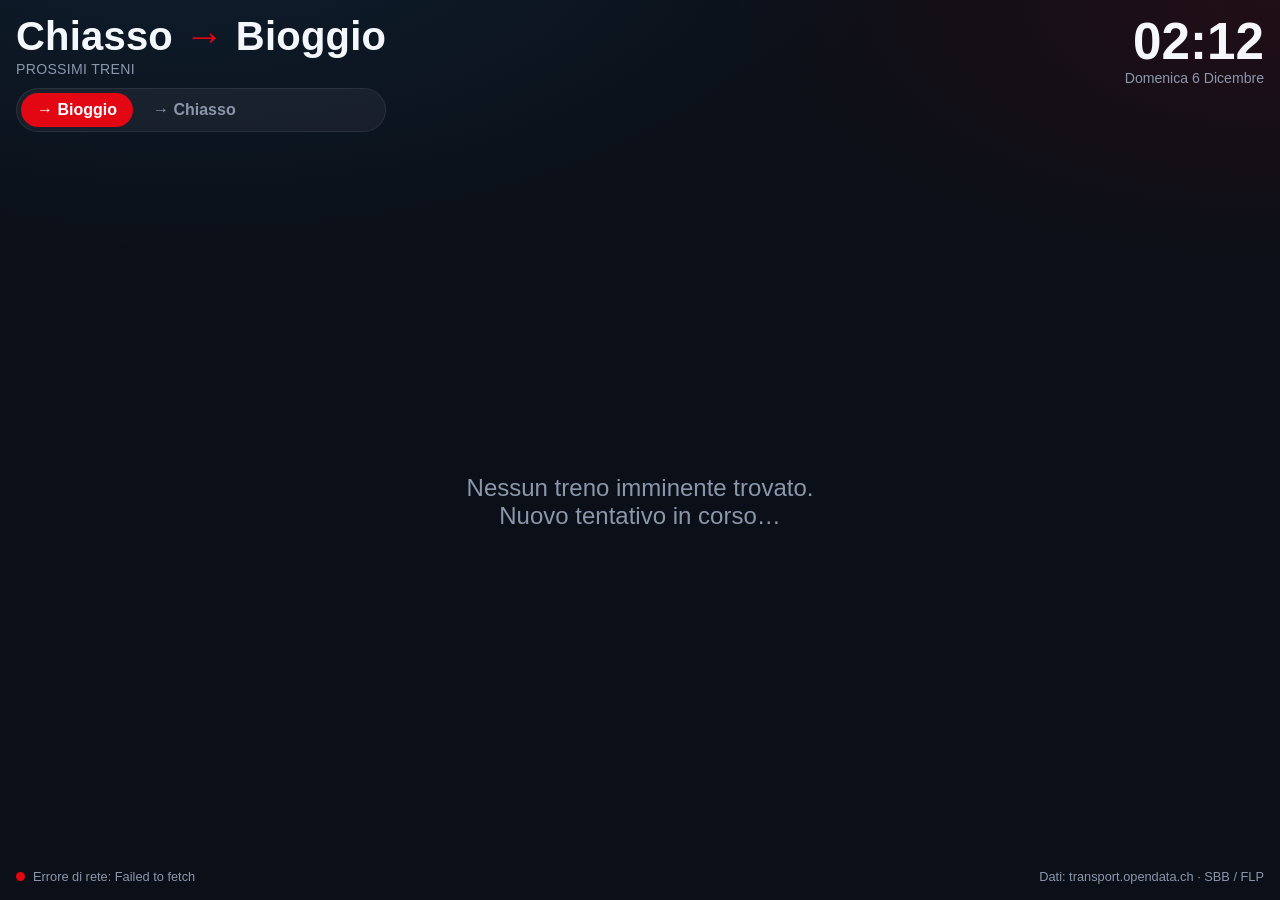
==== index.html @ f62d857a "Pendolare Chiasso <-> Bioggio: web app orari SBB con andata/ritorno e deploy Pages" ====
<!DOCTYPE html>
<html lang="it">
<head>
  <meta charset="UTF-8">
  <meta name="viewport" content="width=device-width, initial-scale=1.0, viewport-fit=cover">
  <title>Pendolare · Chiasso ⇄ Bioggio</title>

  <!-- PWA / iPhone "Aggiungi a Home" -->
  <meta name="theme-color" content="#0b0f17">
  <meta name="apple-mobile-web-app-capable" content="yes">
  <meta name="mobile-web-app-capable" content="yes">
  <meta name="apple-mobile-web-app-status-bar-style" content="black-translucent">
  <meta name="apple-mobile-web-app-title" content="Pendolare">
  <link rel="apple-touch-icon" href="apple-touch-icon.png">
  <link rel="icon" type="image/png" href="icon-192.png">
  <link rel="manifest" href="manifest.webmanifest">

  <style>
    :root {
      --bg: #0b0f17;
      --bg-card: #141b28;
      --bg-card-2: #1b2534;
      --text: #f4f7fb;
      --text-dim: #8a97ab;
      --accent: #e30613;      /* rosso SBB */
      --accent-2: #2ea6ff;
      --green: #3ddc84;
      --amber: #ffb020;
      --border: rgba(255,255,255,0.07);
      --radius: 20px;
    }

    * { box-sizing: border-box; margin: 0; padding: 0; }

    html, body {
      min-height: 100%;
      background: var(--bg);
      color: var(--text);
      font-family: -apple-system, "Segoe UI", Roboto, Helvetica, Arial, sans-serif;
      -webkit-font-smoothing: antialiased;
    }

    body {
      min-height: 100dvh;
      display: flex;
      flex-direction: column;
      padding: calc(env(safe-area-inset-top) + 16px) calc(env(safe-area-inset-right) + 16px)
               calc(env(safe-area-inset-bottom) + 16px) calc(env(safe-area-inset-left) + 16px);
      background:
        radial-gradient(1200px 600px at 15% -10%, rgba(46,166,255,0.10), transparent 60%),
        radial-gradient(1000px 500px at 100% 0%, rgba(227,6,19,0.10), transparent 55%),
        var(--bg);
    }

    /* ---------- Header ---------- */
    header {
      display: flex;
      align-items: flex-start;
      justify-content: space-between;
      gap: 16px;
      margin-bottom: 18px;
      flex-wrap: wrap;
    }
    .head-left { display: flex; flex-direction: column; gap: 12px; }
    .route {
      font-weight: 700;
      font-size: clamp(22px, 3.4vw, 40px);
      letter-spacing: 0.2px;
      line-height: 1;
    }
    .route .arrow { color: var(--accent); font-weight: 800; }
    .route .sub {
      display: block;
      font-size: clamp(11px, 1.1vw, 15px);
      font-weight: 500;
      color: var(--text-dim);
      letter-spacing: 0.3px;
      text-transform: uppercase;
      margin-top: 6px;
    }

    /* toggle direzione */
    .dir-toggle {
      display: inline-flex;
      background: rgba(255,255,255,0.05);
      border: 1px solid var(--border);
      border-radius: 999px;
      padding: 4px;
      gap: 4px;
    }
    .dir-toggle button {
      border: 0;
      background: transparent;
      color: var(--text-dim);
      font: inherit;
      font-weight: 700;
      font-size: clamp(13px, 1.4vw, 16px);
      padding: 8px 16px;
      border-radius: 999px;
      cursor: pointer;
      transition: background .15s, color .15s;
      white-space: nowrap;
    }
    .dir-toggle button.active { background: var(--accent); color: #fff; }

    .clock { text-align: right; line-height: 1; }
    .clock .time {
      font-size: clamp(28px, 4vw, 52px);
      font-weight: 700;
      font-variant-numeric: tabular-nums;
    }
    .clock .date {
      font-size: clamp(11px, 1.1vw, 15px);
      color: var(--text-dim);
      text-transform: capitalize;
      margin-top: 4px;
    }

    /* ---------- Lista connessioni ---------- */
    .list {
      flex: 1;
      display: flex;
      flex-direction: column;
      gap: 14px;
      min-height: 0;
    }

    .card {
      background: linear-gradient(180deg, var(--bg-card), var(--bg-card-2));
      border: 1px solid var(--border);
      border-radius: var(--radius);
      padding: clamp(16px, 2vw, 28px) clamp(18px, 2.4vw, 34px);
      display: grid;
      grid-template-columns: minmax(150px, 1.1fr) 2fr auto;
      align-items: center;
      gap: clamp(16px, 2.5vw, 40px);
      flex: 1;
      box-shadow: 0 8px 30px rgba(0,0,0,0.25);
      position: relative;
      overflow: hidden;
    }
    .card.next::before {
      content: "";
      position: absolute;
      left: 0; top: 0; bottom: 0;
      width: 6px;
      background: var(--accent);
    }

    .dep { display: flex; flex-direction: column; gap: 6px; }
    .dep-time {
      font-size: clamp(38px, 6vw, 74px);
      font-weight: 800;
      line-height: 0.95;
      font-variant-numeric: tabular-nums;
    }
    .dep-meta { display: flex; align-items: baseline; gap: 10px; flex-wrap: wrap; }
    .delay { font-size: clamp(14px, 1.5vw, 20px); font-weight: 700; }
    .delay.late { color: var(--amber); }
    .delay.ontime { color: var(--green); }
    .platform { font-size: clamp(12px, 1.2vw, 17px); color: var(--text-dim); }
    .platform b { color: var(--text); font-weight: 700; }

    .route-legs { display: flex; align-items: center; gap: clamp(8px, 1vw, 16px); flex-wrap: wrap; }
    .leg-line {
      display: inline-flex; align-items: center; gap: 8px;
      background: rgba(255,255,255,0.06);
      border: 1px solid var(--border);
      border-radius: 999px;
      padding: 6px 14px;
      font-weight: 700;
      font-size: clamp(13px, 1.4vw, 19px);
    }
    .leg-line .badge {
      background: var(--accent); color: #fff;
      border-radius: 6px; padding: 2px 8px;
      font-size: 0.8em; font-weight: 800; letter-spacing: 0.3px;
    }
    .leg-line.flp .badge { background: var(--accent-2); }
    .leg-arrow { color: var(--text-dim); font-size: clamp(14px, 1.6vw, 22px); }
    .trip-info { margin-top: 10px; color: var(--text-dim); font-size: clamp(12px, 1.2vw, 17px); }

    .count { text-align: right; min-width: 120px; }
    .count .big {
      font-size: clamp(30px, 4.5vw, 62px);
      font-weight: 800; line-height: 1;
      font-variant-numeric: tabular-nums;
    }
    .count .unit {
      font-size: clamp(11px, 1.2vw, 16px);
      color: var(--text-dim);
      text-transform: uppercase; letter-spacing: 0.5px; margin-top: 4px;
    }
    .count.soon .big { color: var(--amber); }
    .count.now .big { color: var(--accent); }
    .count .arr { font-size: clamp(13px, 1.3vw, 18px); color: var(--text-dim); margin-top: 12px; }
    .count .arr b { color: var(--text); font-variant-numeric: tabular-nums; }

    footer {
      display: flex; justify-content: space-between; align-items: center;
      margin-top: 16px; color: var(--text-dim); font-size: clamp(11px, 1vw, 14px);
    }
    .status { display: flex; align-items: center; gap: 8px; }
    .dot {
      width: 9px; height: 9px; border-radius: 50%;
      background: var(--green); box-shadow: 0 0 0 0 rgba(61,220,132,0.5);
      animation: pulse 2.5s infinite;
    }
    .dot.err { background: var(--accent); animation: none; }
    @keyframes pulse {
      0% { box-shadow: 0 0 0 0 rgba(61,220,132,0.5); }
      70% { box-shadow: 0 0 0 10px rgba(61,220,132,0); }
      100% { box-shadow: 0 0 0 0 rgba(61,220,132,0); }
    }
    .state-msg {
      flex: 1; display: flex; align-items: center; justify-content: center;
      color: var(--text-dim); font-size: clamp(16px, 2vw, 24px); text-align: center;
      padding: 40px 0;
    }

    /* ---------- Mobile / iPhone verticale ---------- */
    @media (max-width: 720px) {
      html, body { overflow-y: auto; }
      body { min-height: 100dvh; }
      header { align-items: center; }
      .clock { display: none; }
      .card {
        grid-template-columns: auto 1fr;
        grid-template-areas: "dep count" "path path";
        gap: 12px 16px;
        flex: 0 0 auto;
      }
      .dep { grid-area: dep; }
      .path { grid-area: path; }
      .count { grid-area: count; text-align: right; }
      .count .arr { margin-top: 6px; }
      .dep-time { font-size: 44px; }
      .count .big { font-size: 40px; }
      .route .sub { display: none; }
    }
  </style>
</head>
<body>
  <header>
    <div class="head-left">
      <div class="route" id="route-title">
        Chiasso <span class="arrow">→</span> Bioggio
        <span class="sub">Prossimi treni</span>
      </div>
      <div class="dir-toggle" role="tablist">
        <button id="btn-andata" type="button">→ Bioggio</button>
        <button id="btn-ritorno" type="button">→ Chiasso</button>
      </div>
    </div>
    <div class="clock">
      <div class="time" id="clock-time">--:--</div>
      <div class="date" id="clock-date">—</div>
    </div>
  </header>

  <div class="list" id="list">
    <div class="state-msg" id="loading">Caricamento orari…</div>
  </div>

  <footer>
    <div class="status">
      <span class="dot" id="status-dot"></span>
      <span id="status-text">In attesa dei dati…</span>
    </div>
    <div>Dati: transport.opendata.ch · SBB / FLP</div>
  </footer>

  <script>
    const ROUTES = {
      andata:  { from: "Chiasso", to: "Bioggio" },
      ritorno: { from: "Bioggio", to: "Chiasso" },
    };
    const SHOW = 3;               // quanti viaggi mostrare
    const REFRESH_MS = 60 * 1000; // aggiorna dati ogni 60s

    // Direzione automatica: prima delle 13 = andata (verso il lavoro), poi ritorno.
    function autoDirection() {
      return new Date().getHours() < 13 ? "andata" : "ritorno";
    }
    let direction = autoDirection();

    const listEl = document.getElementById("list");
    const dotEl = document.getElementById("status-dot");
    const statusEl = document.getElementById("status-text");
    const titleEl = document.getElementById("route-title");
    const btnAndata = document.getElementById("btn-andata");
    const btnRitorno = document.getElementById("btn-ritorno");

    let connections = [];

    // ---------- Orologio ----------
    function tickClock() {
      const now = new Date();
      document.getElementById("clock-time").textContent =
        now.toLocaleTimeString("it-CH", { hour: "2-digit", minute: "2-digit" });
      document.getElementById("clock-date").textContent =
        now.toLocaleDateString("it-CH", { weekday: "long", day: "numeric", month: "long" });
    }
    function fmtTime(ts) {
      return new Date(ts * 1000).toLocaleTimeString("it-CH", { hour: "2-digit", minute: "2-digit" });
    }

    // ---------- Direzione / UI ----------
    function setDirection(dir, manual) {
      direction = dir;
      if (manual) manualUntilReload = true;
      const r = ROUTES[dir];
      titleEl.innerHTML = `${r.from} <span class="arrow">→</span> ${r.to}<span class="sub">Prossimi treni</span>`;
      btnAndata.classList.toggle("active", dir === "andata");
      btnRitorno.classList.toggle("active", dir === "ritorno");
      connections = [];
      listEl.innerHTML = `<div class="state-msg">Caricamento orari…</div>`;
      loadConnections();
    }
    let manualUntilReload = false;
    btnAndata.addEventListener("click", () => setDirection("andata", true));
    btnRitorno.addEventListener("click", () => setDirection("ritorno", true));

    // ---------- Fetch ----------
    async function loadConnections() {
      const r = ROUTES[direction];
      const url = `https://transport.opendata.ch/v1/connections?from=${encodeURIComponent(r.from)}&to=${encodeURIComponent(r.to)}&limit=6`;
      const reqDir = direction;
      try {
        const res = await fetch(url, { cache: "no-store" });
        if (!res.ok) throw new Error("HTTP " + res.status);
        const data = await res.json();
        if (reqDir !== direction) return; // direzione cambiata nel frattempo
        connections = (data.connections || []);
        setStatus(true, "Aggiornato alle " + new Date().toLocaleTimeString("it-CH"));
      } catch (err) {
        if (reqDir !== direction) return;
        setStatus(false, "Errore di rete: " + err.message);
      }
      render();
    }
    function setStatus(ok, msg) {
      dotEl.classList.toggle("err", !ok);
      statusEl.textContent = msg;
    }

    function buildLegs(conn) {
      const legs = [];
      for (const s of (conn.sections || [])) {
        if (s.journey) {
          legs.push({
            shortLabel: shortLine(s.journey),
            operator: s.journey.operator || "",
            from: s.departure?.station?.name || "",
            to: s.arrival?.station?.name || "",
          });
        }
      }
      return legs;
    }
    function shortLine(journey) {
      const cat = (journey.category || "").trim();
      const num = journey.number ? String(journey.number).trim() : "";
      return (cat + num) || cat || "Treno";
    }

    // ---------- Render ----------
    function render() {
      const now = Date.now() / 1000;
      const upcoming = connections
        .filter(c => c.from && c.from.departureTimestamp && c.from.departureTimestamp > now - 60)
        .slice(0, SHOW);

      if (upcoming.length === 0) {
        listEl.innerHTML = `<div class="state-msg">Nessun treno imminente trovato.<br>Nuovo tentativo in corso…</div>`;
        return;
      }
      listEl.innerHTML = upcoming.map((c, i) => renderCard(c, i === 0)).join("");
      updateCountdowns();
    }

    function renderCard(c, isNext) {
      const depTs = c.from.departureTimestamp;
      const arrTs = c.to.arrivalTimestamp;
      const delay = c.from.delay || 0;
      const platform = c.from.platform;
      const transfers = c.transfers || 0;
      const durMin = arrTs && depTs ? Math.round((arrTs - depTs) / 60) : null;

      const legs = buildLegs(c);
      const legsHtml = legs.map((leg, idx) => {
        const isFlp = /flp/i.test(leg.operator) || /^S6\d/.test(leg.shortLabel);
        const arrow = idx < legs.length - 1
          ? `<span class="leg-arrow">→ ${escapeHtml(leg.to)} →</span>` : "";
        return `<span class="leg-line ${isFlp ? "flp" : ""}"><span class="badge">${escapeHtml(leg.shortLabel)}</span></span>${arrow}`;
      }).join("");

      const delayHtml = delay > 0
        ? `<span class="delay late">+${delay}′</span>`
        : `<span class="delay ontime">in orario</span>`;
      const platHtml = platform
        ? `<span class="platform">Binario <b>${escapeHtml(platform)}</b></span>` : "";
      const transferTxt = transfers === 0
        ? "Diretto"
        : `${transfers} cambio${transfers > 1 ? "i" : ""}${legs.length > 1 ? " · " + escapeHtml(legs[0].to) : ""}`;

      return `
        <div class="card ${isNext ? "next" : ""}">
          <div class="dep">
            <div class="dep-time">${fmtTime(depTs)}</div>
            <div class="dep-meta">${delayHtml} ${platHtml}</div>
          </div>
          <div class="path">
            <div class="route-legs">${legsHtml}</div>
            <div class="trip-info">${transferTxt}${durMin != null ? " · " + durMin + " min" : ""}</div>
          </div>
          <div class="count" data-dep="${depTs}">
            <div class="big">--</div>
            <div class="unit">min alla partenza</div>
            <div class="arr">Arrivo <b>${fmtTime(arrTs)}</b></div>
          </div>
        </div>`;
    }

    function updateCountdowns() {
      const now = Date.now() / 1000;
      document.querySelectorAll(".count").forEach(el => {
        const dep = Number(el.dataset.dep);
        const diffMin = Math.round((dep - now) / 60);
        const bigEl = el.querySelector(".big");
        const unitEl = el.querySelector(".unit");
        el.classList.remove("soon", "now");
        if (diffMin <= 0) {
          bigEl.textContent = "ora";
          unitEl.textContent = "in partenza";
          el.classList.add("now");
        } else {
          bigEl.textContent = diffMin;
          unitEl.textContent = "min alla partenza";
          if (diffMin <= 5) el.classList.add("soon");
        }
      });
    }

    function escapeHtml(s) {
      return String(s == null ? "" : s)
        .replace(/&/g, "&amp;").replace(/</g, "&lt;").replace(/>/g, "&gt;").replace(/"/g, "&quot;");
    }

    // ---------- Avvio ----------
    tickClock();
    setInterval(tickClock, 1000);
    setInterval(updateCountdowns, 1000);
    setInterval(loadConnections, REFRESH_MS);

    // Ricontrolla la direzione automatica ogni minuto (se non hai scelto a mano)
    setInterval(() => {
      if (!manualUntilReload) {
        const auto = autoDirection();
        if (auto !== direction) setDirection(auto, false);
      }
    }, 60 * 1000);

    setDirection(direction, false);
  </script>
</body>
</html>
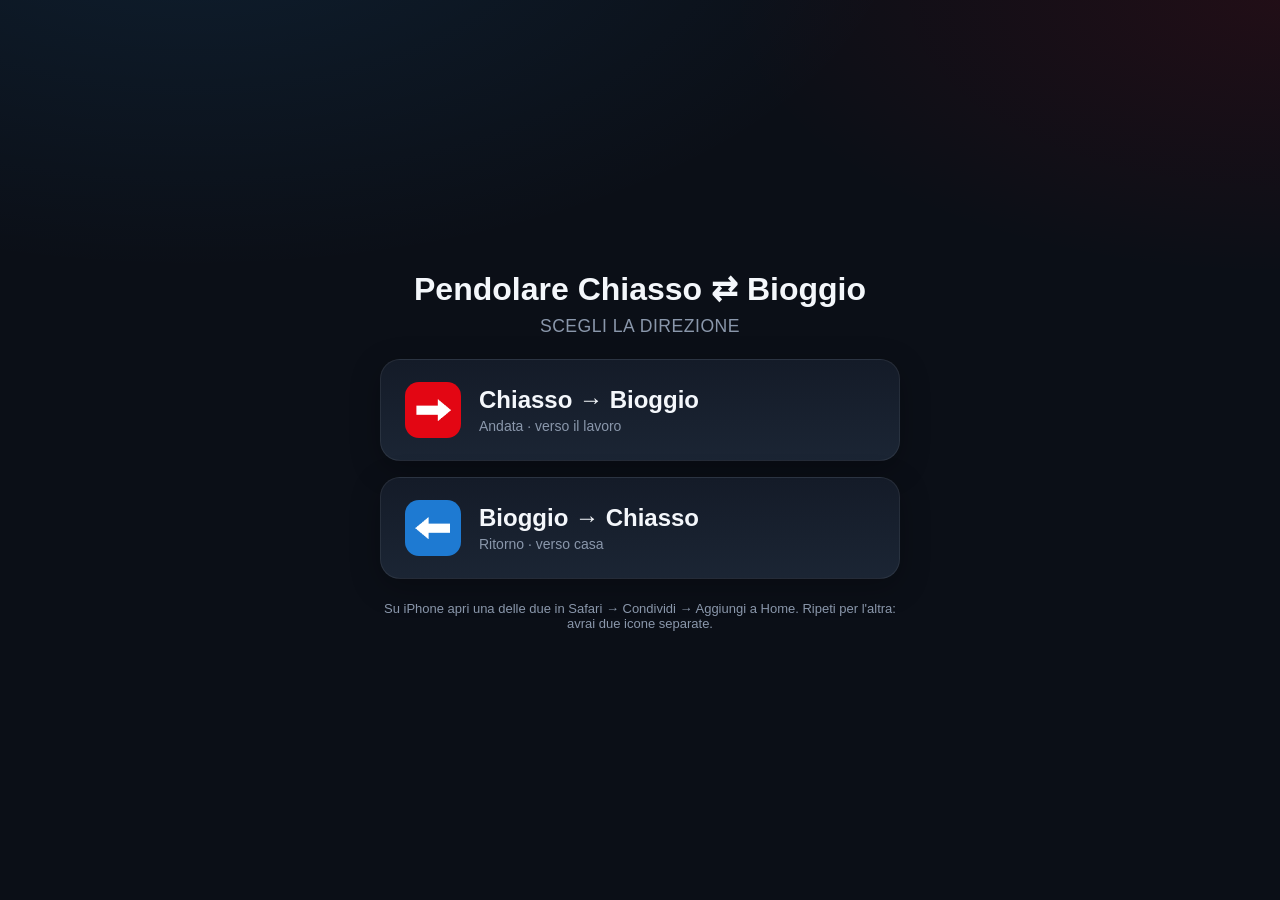
==== commit 94870ae7: "Due web app separate (andata/ritorno) con codice condiviso e segnalazione ritardi SBB" ====
--- a/index.html
+++ b/index.html
@@ -4,464 +4,39 @@
   <meta charset="UTF-8">
   <meta name="viewport" content="width=device-width, initial-scale=1.0, viewport-fit=cover">
   <title>Pendolare · Chiasso ⇄ Bioggio</title>
-
-  <!-- PWA / iPhone "Aggiungi a Home" -->
   <meta name="theme-color" content="#0b0f17">
-  <meta name="apple-mobile-web-app-capable" content="yes">
-  <meta name="mobile-web-app-capable" content="yes">
-  <meta name="apple-mobile-web-app-status-bar-style" content="black-translucent">
-  <meta name="apple-mobile-web-app-title" content="Pendolare">
-  <link rel="apple-touch-icon" href="apple-touch-icon.png">
   <link rel="icon" type="image/png" href="icon-192.png">
-  <link rel="manifest" href="manifest.webmanifest">
-
+  <link rel="stylesheet" href="style.css">
   <style>
-    :root {
-      --bg: #0b0f17;
-      --bg-card: #141b28;
-      --bg-card-2: #1b2534;
-      --text: #f4f7fb;
-      --text-dim: #8a97ab;
-      --accent: #e30613;      /* rosso SBB */
-      --accent-2: #2ea6ff;
-      --green: #3ddc84;
-      --amber: #ffb020;
-      --border: rgba(255,255,255,0.07);
-      --radius: 20px;
+    body { justify-content: center; align-items: center; gap: 22px; }
+    .title { font-size: clamp(20px, 3vw, 32px); font-weight: 800; text-align: center; }
+    .title small { display:block; font-weight:500; color: var(--text-dim); font-size: 0.55em; margin-top: 8px; text-transform: uppercase; letter-spacing: .5px; }
+    .choices { display: grid; gap: 16px; width: min(520px, 100%); }
+    a.choice {
+      display: flex; align-items: center; gap: 18px;
+      background: linear-gradient(180deg, var(--bg-card), var(--bg-card-2));
+      border: 1px solid var(--border); border-radius: var(--radius);
+      padding: 22px 24px; text-decoration: none; color: var(--text);
+      box-shadow: 0 8px 30px rgba(0,0,0,0.25);
     }
-
-    * { box-sizing: border-box; margin: 0; padding: 0; }
-
-    html, body {
-      min-height: 100%;
-      background: var(--bg);
-      color: var(--text);
-      font-family: -apple-system, "Segoe UI", Roboto, Helvetica, Arial, sans-serif;
-      -webkit-font-smoothing: antialiased;
-    }
-
-    body {
-      min-height: 100dvh;
-      display: flex;
-      flex-direction: column;
-      padding: calc(env(safe-area-inset-top) + 16px) calc(env(safe-area-inset-right) + 16px)
-               calc(env(safe-area-inset-bottom) + 16px) calc(env(safe-area-inset-left) + 16px);
-      background:
-        radial-gradient(1200px 600px at 15% -10%, rgba(46,166,255,0.10), transparent 60%),
-        radial-gradient(1000px 500px at 100% 0%, rgba(227,6,19,0.10), transparent 55%),
-        var(--bg);
-    }
-
-    /* ---------- Header ---------- */
-    header {
-      display: flex;
-      align-items: flex-start;
-      justify-content: space-between;
-      gap: 16px;
-      margin-bottom: 18px;
-      flex-wrap: wrap;
-    }
-    .head-left { display: flex; flex-direction: column; gap: 12px; }
-    .route {
-      font-weight: 700;
-      font-size: clamp(22px, 3.4vw, 40px);
-      letter-spacing: 0.2px;
-      line-height: 1;
-    }
-    .route .arrow { color: var(--accent); font-weight: 800; }
-    .route .sub {
-      display: block;
-      font-size: clamp(11px, 1.1vw, 15px);
-      font-weight: 500;
-      color: var(--text-dim);
-      letter-spacing: 0.3px;
-      text-transform: uppercase;
-      margin-top: 6px;
-    }
-
-    /* toggle direzione */
-    .dir-toggle {
-      display: inline-flex;
-      background: rgba(255,255,255,0.05);
-      border: 1px solid var(--border);
-      border-radius: 999px;
-      padding: 4px;
-      gap: 4px;
-    }
-    .dir-toggle button {
-      border: 0;
-      background: transparent;
-      color: var(--text-dim);
-      font: inherit;
-      font-weight: 700;
-      font-size: clamp(13px, 1.4vw, 16px);
-      padding: 8px 16px;
-      border-radius: 999px;
-      cursor: pointer;
-      transition: background .15s, color .15s;
-      white-space: nowrap;
-    }
-    .dir-toggle button.active { background: var(--accent); color: #fff; }
-
-    .clock { text-align: right; line-height: 1; }
-    .clock .time {
-      font-size: clamp(28px, 4vw, 52px);
-      font-weight: 700;
-      font-variant-numeric: tabular-nums;
-    }
-    .clock .date {
-      font-size: clamp(11px, 1.1vw, 15px);
-      color: var(--text-dim);
-      text-transform: capitalize;
-      margin-top: 4px;
-    }
-
-    /* ---------- Lista connessioni ---------- */
-    .list {
-      flex: 1;
-      display: flex;
-      flex-direction: column;
-      gap: 14px;
-      min-height: 0;
-    }
-
-    .card {
-      background: linear-gradient(180deg, var(--bg-card), var(--bg-card-2));
-      border: 1px solid var(--border);
-      border-radius: var(--radius);
-      padding: clamp(16px, 2vw, 28px) clamp(18px, 2.4vw, 34px);
-      display: grid;
-      grid-template-columns: minmax(150px, 1.1fr) 2fr auto;
-      align-items: center;
-      gap: clamp(16px, 2.5vw, 40px);
-      flex: 1;
-      box-shadow: 0 8px 30px rgba(0,0,0,0.25);
-      position: relative;
-      overflow: hidden;
-    }
-    .card.next::before {
-      content: "";
-      position: absolute;
-      left: 0; top: 0; bottom: 0;
-      width: 6px;
-      background: var(--accent);
-    }
-
-    .dep { display: flex; flex-direction: column; gap: 6px; }
-    .dep-time {
-      font-size: clamp(38px, 6vw, 74px);
-      font-weight: 800;
-      line-height: 0.95;
-      font-variant-numeric: tabular-nums;
-    }
-    .dep-meta { display: flex; align-items: baseline; gap: 10px; flex-wrap: wrap; }
-    .delay { font-size: clamp(14px, 1.5vw, 20px); font-weight: 700; }
-    .delay.late { color: var(--amber); }
-    .delay.ontime { color: var(--green); }
-    .platform { font-size: clamp(12px, 1.2vw, 17px); color: var(--text-dim); }
-    .platform b { color: var(--text); font-weight: 700; }
-
-    .route-legs { display: flex; align-items: center; gap: clamp(8px, 1vw, 16px); flex-wrap: wrap; }
-    .leg-line {
-      display: inline-flex; align-items: center; gap: 8px;
-      background: rgba(255,255,255,0.06);
-      border: 1px solid var(--border);
-      border-radius: 999px;
-      padding: 6px 14px;
-      font-weight: 700;
-      font-size: clamp(13px, 1.4vw, 19px);
-    }
-    .leg-line .badge {
-      background: var(--accent); color: #fff;
-      border-radius: 6px; padding: 2px 8px;
-      font-size: 0.8em; font-weight: 800; letter-spacing: 0.3px;
-    }
-    .leg-line.flp .badge { background: var(--accent-2); }
-    .leg-arrow { color: var(--text-dim); font-size: clamp(14px, 1.6vw, 22px); }
-    .trip-info { margin-top: 10px; color: var(--text-dim); font-size: clamp(12px, 1.2vw, 17px); }
-
-    .count { text-align: right; min-width: 120px; }
-    .count .big {
-      font-size: clamp(30px, 4.5vw, 62px);
-      font-weight: 800; line-height: 1;
-      font-variant-numeric: tabular-nums;
-    }
-    .count .unit {
-      font-size: clamp(11px, 1.2vw, 16px);
-      color: var(--text-dim);
-      text-transform: uppercase; letter-spacing: 0.5px; margin-top: 4px;
-    }
-    .count.soon .big { color: var(--amber); }
-    .count.now .big { color: var(--accent); }
-    .count .arr { font-size: clamp(13px, 1.3vw, 18px); color: var(--text-dim); margin-top: 12px; }
-    .count .arr b { color: var(--text); font-variant-numeric: tabular-nums; }
-
-    footer {
-      display: flex; justify-content: space-between; align-items: center;
-      margin-top: 16px; color: var(--text-dim); font-size: clamp(11px, 1vw, 14px);
-    }
-    .status { display: flex; align-items: center; gap: 8px; }
-    .dot {
-      width: 9px; height: 9px; border-radius: 50%;
-      background: var(--green); box-shadow: 0 0 0 0 rgba(61,220,132,0.5);
-      animation: pulse 2.5s infinite;
-    }
-    .dot.err { background: var(--accent); animation: none; }
-    @keyframes pulse {
-      0% { box-shadow: 0 0 0 0 rgba(61,220,132,0.5); }
-      70% { box-shadow: 0 0 0 10px rgba(61,220,132,0); }
-      100% { box-shadow: 0 0 0 0 rgba(61,220,132,0); }
-    }
-    .state-msg {
-      flex: 1; display: flex; align-items: center; justify-content: center;
-      color: var(--text-dim); font-size: clamp(16px, 2vw, 24px); text-align: center;
-      padding: 40px 0;
-    }
-
-    /* ---------- Mobile / iPhone verticale ---------- */
-    @media (max-width: 720px) {
-      html, body { overflow-y: auto; }
-      body { min-height: 100dvh; }
-      header { align-items: center; }
-      .clock { display: none; }
-      .card {
-        grid-template-columns: auto 1fr;
-        grid-template-areas: "dep count" "path path";
-        gap: 12px 16px;
-        flex: 0 0 auto;
-      }
-      .dep { grid-area: dep; }
-      .path { grid-area: path; }
-      .count { grid-area: count; text-align: right; }
-      .count .arr { margin-top: 6px; }
-      .dep-time { font-size: 44px; }
-      .count .big { font-size: 40px; }
-      .route .sub { display: none; }
-    }
+    a.choice img { width: 56px; height: 56px; border-radius: 14px; }
+    a.choice .txt b { font-size: clamp(18px, 2.4vw, 24px); }
+    a.choice .txt span { display:block; color: var(--text-dim); font-size: 14px; margin-top: 4px; }
+    .hint { color: var(--text-dim); font-size: 13px; text-align: center; max-width: 520px; }
   </style>
 </head>
 <body>
-  <header>
-    <div class="head-left">
-      <div class="route" id="route-title">
-        Chiasso <span class="arrow">→</span> Bioggio
-        <span class="sub">Prossimi treni</span>
-      </div>
-      <div class="dir-toggle" role="tablist">
-        <button id="btn-andata" type="button">→ Bioggio</button>
-        <button id="btn-ritorno" type="button">→ Chiasso</button>
-      </div>
-    </div>
-    <div class="clock">
-      <div class="time" id="clock-time">--:--</div>
-      <div class="date" id="clock-date">—</div>
-    </div>
-  </header>
-
-  <div class="list" id="list">
-    <div class="state-msg" id="loading">Caricamento orari…</div>
+  <div class="title">Pendolare Chiasso ⇄ Bioggio<small>Scegli la direzione</small></div>
+  <div class="choices">
+    <a class="choice" href="andata/">
+      <img src="icon-andata-192.png" alt="">
+      <div class="txt"><b>Chiasso → Bioggio</b><span>Andata · verso il lavoro</span></div>
+    </a>
+    <a class="choice" href="ritorno/">
+      <img src="icon-ritorno-192.png" alt="">
+      <div class="txt"><b>Bioggio → Chiasso</b><span>Ritorno · verso casa</span></div>
+    </a>
   </div>
-
-  <footer>
-    <div class="status">
-      <span class="dot" id="status-dot"></span>
-      <span id="status-text">In attesa dei dati…</span>
-    </div>
-    <div>Dati: transport.opendata.ch · SBB / FLP</div>
-  </footer>
-
-  <script>
-    const ROUTES = {
-      andata:  { from: "Chiasso", to: "Bioggio" },
-      ritorno: { from: "Bioggio", to: "Chiasso" },
-    };
-    const SHOW = 3;               // quanti viaggi mostrare
-    const REFRESH_MS = 60 * 1000; // aggiorna dati ogni 60s
-
-    // Direzione automatica: prima delle 13 = andata (verso il lavoro), poi ritorno.
-    function autoDirection() {
-      return new Date().getHours() < 13 ? "andata" : "ritorno";
-    }
-    let direction = autoDirection();
-
-    const listEl = document.getElementById("list");
-    const dotEl = document.getElementById("status-dot");
-    const statusEl = document.getElementById("status-text");
-    const titleEl = document.getElementById("route-title");
-    const btnAndata = document.getElementById("btn-andata");
-    const btnRitorno = document.getElementById("btn-ritorno");
-
-    let connections = [];
-
-    // ---------- Orologio ----------
-    function tickClock() {
-      const now = new Date();
-      document.getElementById("clock-time").textContent =
-        now.toLocaleTimeString("it-CH", { hour: "2-digit", minute: "2-digit" });
-      document.getElementById("clock-date").textContent =
-        now.toLocaleDateString("it-CH", { weekday: "long", day: "numeric", month: "long" });
-    }
-    function fmtTime(ts) {
-      return new Date(ts * 1000).toLocaleTimeString("it-CH", { hour: "2-digit", minute: "2-digit" });
-    }
-
-    // ---------- Direzione / UI ----------
-    function setDirection(dir, manual) {
-      direction = dir;
-      if (manual) manualUntilReload = true;
-      const r = ROUTES[dir];
-      titleEl.innerHTML = `${r.from} <span class="arrow">→</span> ${r.to}<span class="sub">Prossimi treni</span>`;
-      btnAndata.classList.toggle("active", dir === "andata");
-      btnRitorno.classList.toggle("active", dir === "ritorno");
-      connections = [];
-      listEl.innerHTML = `<div class="state-msg">Caricamento orari…</div>`;
-      loadConnections();
-    }
-    let manualUntilReload = false;
-    btnAndata.addEventListener("click", () => setDirection("andata", true));
-    btnRitorno.addEventListener("click", () => setDirection("ritorno", true));
-
-    // ---------- Fetch ----------
-    async function loadConnections() {
-      const r = ROUTES[direction];
-      const url = `https://transport.opendata.ch/v1/connections?from=${encodeURIComponent(r.from)}&to=${encodeURIComponent(r.to)}&limit=6`;
-      const reqDir = direction;
-      try {
-        const res = await fetch(url, { cache: "no-store" });
-        if (!res.ok) throw new Error("HTTP " + res.status);
-        const data = await res.json();
-        if (reqDir !== direction) return; // direzione cambiata nel frattempo
-        connections = (data.connections || []);
-        setStatus(true, "Aggiornato alle " + new Date().toLocaleTimeString("it-CH"));
-      } catch (err) {
-        if (reqDir !== direction) return;
-        setStatus(false, "Errore di rete: " + err.message);
-      }
-      render();
-    }
-    function setStatus(ok, msg) {
-      dotEl.classList.toggle("err", !ok);
-      statusEl.textContent = msg;
-    }
-
-    function buildLegs(conn) {
-      const legs = [];
-      for (const s of (conn.sections || [])) {
-        if (s.journey) {
-          legs.push({
-            shortLabel: shortLine(s.journey),
-            operator: s.journey.operator || "",
-            from: s.departure?.station?.name || "",
-            to: s.arrival?.station?.name || "",
-          });
-        }
-      }
-      return legs;
-    }
-    function shortLine(journey) {
-      const cat = (journey.category || "").trim();
-      const num = journey.number ? String(journey.number).trim() : "";
-      return (cat + num) || cat || "Treno";
-    }
-
-    // ---------- Render ----------
-    function render() {
-      const now = Date.now() / 1000;
-      const upcoming = connections
-        .filter(c => c.from && c.from.departureTimestamp && c.from.departureTimestamp > now - 60)
-        .slice(0, SHOW);
-
-      if (upcoming.length === 0) {
-        listEl.innerHTML = `<div class="state-msg">Nessun treno imminente trovato.<br>Nuovo tentativo in corso…</div>`;
-        return;
-      }
-      listEl.innerHTML = upcoming.map((c, i) => renderCard(c, i === 0)).join("");
-      updateCountdowns();
-    }
-
-    function renderCard(c, isNext) {
-      const depTs = c.from.departureTimestamp;
-      const arrTs = c.to.arrivalTimestamp;
-      const delay = c.from.delay || 0;
-      const platform = c.from.platform;
-      const transfers = c.transfers || 0;
-      const durMin = arrTs && depTs ? Math.round((arrTs - depTs) / 60) : null;
-
-      const legs = buildLegs(c);
-      const legsHtml = legs.map((leg, idx) => {
-        const isFlp = /flp/i.test(leg.operator) || /^S6\d/.test(leg.shortLabel);
-        const arrow = idx < legs.length - 1
-          ? `<span class="leg-arrow">→ ${escapeHtml(leg.to)} →</span>` : "";
-        return `<span class="leg-line ${isFlp ? "flp" : ""}"><span class="badge">${escapeHtml(leg.shortLabel)}</span></span>${arrow}`;
-      }).join("");
-
-      const delayHtml = delay > 0
-        ? `<span class="delay late">+${delay}′</span>`
-        : `<span class="delay ontime">in orario</span>`;
-      const platHtml = platform
-        ? `<span class="platform">Binario <b>${escapeHtml(platform)}</b></span>` : "";
-      const transferTxt = transfers === 0
-        ? "Diretto"
-        : `${transfers} cambio${transfers > 1 ? "i" : ""}${legs.length > 1 ? " · " + escapeHtml(legs[0].to) : ""}`;
-
-      return `
-        <div class="card ${isNext ? "next" : ""}">
-          <div class="dep">
-            <div class="dep-time">${fmtTime(depTs)}</div>
-            <div class="dep-meta">${delayHtml} ${platHtml}</div>
-          </div>
-          <div class="path">
-            <div class="route-legs">${legsHtml}</div>
-            <div class="trip-info">${transferTxt}${durMin != null ? " · " + durMin + " min" : ""}</div>
-          </div>
-          <div class="count" data-dep="${depTs}">
-            <div class="big">--</div>
-            <div class="unit">min alla partenza</div>
-            <div class="arr">Arrivo <b>${fmtTime(arrTs)}</b></div>
-          </div>
-        </div>`;
-    }
-
-    function updateCountdowns() {
-      const now = Date.now() / 1000;
-      document.querySelectorAll(".count").forEach(el => {
-        const dep = Number(el.dataset.dep);
-        const diffMin = Math.round((dep - now) / 60);
-        const bigEl = el.querySelector(".big");
-        const unitEl = el.querySelector(".unit");
-        el.classList.remove("soon", "now");
-        if (diffMin <= 0) {
-          bigEl.textContent = "ora";
-          unitEl.textContent = "in partenza";
-          el.classList.add("now");
-        } else {
-          bigEl.textContent = diffMin;
-          unitEl.textContent = "min alla partenza";
-          if (diffMin <= 5) el.classList.add("soon");
-        }
-      });
-    }
-
-    function escapeHtml(s) {
-      return String(s == null ? "" : s)
-        .replace(/&/g, "&amp;").replace(/</g, "&lt;").replace(/>/g, "&gt;").replace(/"/g, "&quot;");
-    }
-
-    // ---------- Avvio ----------
-    tickClock();
-    setInterval(tickClock, 1000);
-    setInterval(updateCountdowns, 1000);
-    setInterval(loadConnections, REFRESH_MS);
-
-    // Ricontrolla la direzione automatica ogni minuto (se non hai scelto a mano)
-    setInterval(() => {
-      if (!manualUntilReload) {
-        const auto = autoDirection();
-        if (auto !== direction) setDirection(auto, false);
-      }
-    }, 60 * 1000);
-
-    setDirection(direction, false);
-  </script>
+  <div class="hint">Su iPhone apri una delle due in Safari → Condividi → Aggiungi a Home. Ripeti per l'altra: avrai due icone separate.</div>
 </body>
 </html>
--- a/style.css
+++ b/style.css
@@ -0,0 +1,203 @@
+:root {
+  --bg: #0b0f17;
+  --bg-card: #141b28;
+  --bg-card-2: #1b2534;
+  --text: #f4f7fb;
+  --text-dim: #8a97ab;
+  --accent: #e30613;      /* rosso SBB */
+  --accent-2: #2ea6ff;
+  --green: #3ddc84;
+  --amber: #ffb020;
+  --border: rgba(255,255,255,0.07);
+  --radius: 20px;
+  --dir: var(--accent);   /* colore direzione, sovrascritto per il ritorno */
+}
+
+* { box-sizing: border-box; margin: 0; padding: 0; }
+
+html, body {
+  min-height: 100%;
+  background: var(--bg);
+  color: var(--text);
+  font-family: -apple-system, "Segoe UI", Roboto, Helvetica, Arial, sans-serif;
+  -webkit-font-smoothing: antialiased;
+}
+
+body {
+  min-height: 100dvh;
+  display: flex;
+  flex-direction: column;
+  padding: calc(env(safe-area-inset-top) + 16px) calc(env(safe-area-inset-right) + 16px)
+           calc(env(safe-area-inset-bottom) + 16px) calc(env(safe-area-inset-left) + 16px);
+  background:
+    radial-gradient(1200px 600px at 15% -10%, rgba(46,166,255,0.10), transparent 60%),
+    radial-gradient(1000px 500px at 100% 0%, rgba(227,6,19,0.10), transparent 55%),
+    var(--bg);
+}
+
+/* ---------- Header ---------- */
+header {
+  display: flex;
+  align-items: flex-start;
+  justify-content: space-between;
+  gap: 16px;
+  margin-bottom: 18px;
+  flex-wrap: wrap;
+}
+.route {
+  font-weight: 700;
+  font-size: clamp(22px, 3.4vw, 40px);
+  letter-spacing: 0.2px;
+  line-height: 1;
+}
+.route .arrow { color: var(--dir); font-weight: 800; }
+.route .sub {
+  display: block;
+  font-size: clamp(11px, 1.1vw, 15px);
+  font-weight: 500;
+  color: var(--text-dim);
+  letter-spacing: 0.3px;
+  text-transform: uppercase;
+  margin-top: 6px;
+}
+
+.clock { text-align: right; line-height: 1; }
+.clock .time {
+  font-size: clamp(28px, 4vw, 52px);
+  font-weight: 700;
+  font-variant-numeric: tabular-nums;
+}
+.clock .date {
+  font-size: clamp(11px, 1.1vw, 15px);
+  color: var(--text-dim);
+  text-transform: capitalize;
+  margin-top: 4px;
+}
+
+/* ---------- Lista connessioni ---------- */
+.list {
+  flex: 1;
+  display: flex;
+  flex-direction: column;
+  gap: 14px;
+  min-height: 0;
+}
+
+.card {
+  background: linear-gradient(180deg, var(--bg-card), var(--bg-card-2));
+  border: 1px solid var(--border);
+  border-radius: var(--radius);
+  padding: clamp(16px, 2vw, 28px) clamp(18px, 2.4vw, 34px);
+  display: grid;
+  grid-template-columns: minmax(150px, 1.1fr) 2fr auto;
+  align-items: center;
+  gap: clamp(16px, 2.5vw, 40px);
+  flex: 1;
+  box-shadow: 0 8px 30px rgba(0,0,0,0.25);
+  position: relative;
+  overflow: hidden;
+}
+.card.next::before {
+  content: "";
+  position: absolute;
+  left: 0; top: 0; bottom: 0;
+  width: 6px;
+  background: var(--dir);
+}
+
+.dep { display: flex; flex-direction: column; gap: 6px; }
+.dep-time {
+  font-size: clamp(38px, 6vw, 74px);
+  font-weight: 800;
+  line-height: 0.95;
+  font-variant-numeric: tabular-nums;
+}
+.dep-time.struck { text-decoration: line-through; text-decoration-thickness: 3px; opacity: 0.55; font-size: clamp(26px, 4vw, 46px); }
+.dep-real { color: var(--amber); font-weight: 800; font-size: clamp(30px, 5vw, 58px); line-height: 0.95; font-variant-numeric: tabular-nums; }
+.dep-meta { display: flex; align-items: baseline; gap: 10px; flex-wrap: wrap; }
+.delay { font-size: clamp(14px, 1.5vw, 20px); font-weight: 700; }
+.delay.late { color: var(--amber); }
+.delay.ontime { color: var(--green); }
+.platform { font-size: clamp(12px, 1.2vw, 17px); color: var(--text-dim); }
+.platform b { color: var(--text); font-weight: 700; }
+.platform.changed b { color: var(--amber); }
+
+.route-legs { display: flex; align-items: center; gap: clamp(8px, 1vw, 16px); flex-wrap: wrap; }
+.leg-line {
+  display: inline-flex; align-items: center; gap: 8px;
+  background: rgba(255,255,255,0.06);
+  border: 1px solid var(--border);
+  border-radius: 999px;
+  padding: 6px 14px;
+  font-weight: 700;
+  font-size: clamp(13px, 1.4vw, 19px);
+}
+.leg-line .badge {
+  background: var(--accent); color: #fff;
+  border-radius: 6px; padding: 2px 8px;
+  font-size: 0.8em; font-weight: 800; letter-spacing: 0.3px;
+}
+.leg-line.flp .badge { background: var(--accent-2); }
+.leg-arrow { color: var(--text-dim); font-size: clamp(14px, 1.6vw, 22px); }
+.trip-info { margin-top: 10px; color: var(--text-dim); font-size: clamp(12px, 1.2vw, 17px); }
+
+.count { text-align: right; min-width: 120px; }
+.count .big {
+  font-size: clamp(30px, 4.5vw, 62px);
+  font-weight: 800; line-height: 1;
+  font-variant-numeric: tabular-nums;
+}
+.count .unit {
+  font-size: clamp(11px, 1.2vw, 16px);
+  color: var(--text-dim);
+  text-transform: uppercase; letter-spacing: 0.5px; margin-top: 4px;
+}
+.count.soon .big { color: var(--amber); }
+.count.now .big { color: var(--dir); }
+.count .arr { font-size: clamp(13px, 1.3vw, 18px); color: var(--text-dim); margin-top: 12px; }
+.count .arr b { color: var(--text); font-variant-numeric: tabular-nums; }
+.count .arr .late-arr { color: var(--amber); }
+
+footer {
+  display: flex; justify-content: space-between; align-items: center;
+  margin-top: 16px; color: var(--text-dim); font-size: clamp(11px, 1vw, 14px);
+}
+.status { display: flex; align-items: center; gap: 8px; }
+.dot {
+  width: 9px; height: 9px; border-radius: 50%;
+  background: var(--green); box-shadow: 0 0 0 0 rgba(61,220,132,0.5);
+  animation: pulse 2.5s infinite;
+}
+.dot.err { background: var(--accent); animation: none; }
+@keyframes pulse {
+  0% { box-shadow: 0 0 0 0 rgba(61,220,132,0.5); }
+  70% { box-shadow: 0 0 0 10px rgba(61,220,132,0); }
+  100% { box-shadow: 0 0 0 0 rgba(61,220,132,0); }
+}
+.state-msg {
+  flex: 1; display: flex; align-items: center; justify-content: center;
+  color: var(--text-dim); font-size: clamp(16px, 2vw, 24px); text-align: center;
+  padding: 40px 0;
+}
+
+/* ---------- Mobile / iPhone verticale ---------- */
+@media (max-width: 720px) {
+  html, body { overflow-y: auto; }
+  header { align-items: center; }
+  .clock { display: none; }
+  .card {
+    grid-template-columns: auto 1fr;
+    grid-template-areas: "dep count" "path path";
+    gap: 12px 16px;
+    flex: 0 0 auto;
+  }
+  .dep { grid-area: dep; }
+  .path { grid-area: path; }
+  .count { grid-area: count; text-align: right; }
+  .count .arr { margin-top: 6px; }
+  .dep-time { font-size: 44px; }
+  .dep-time.struck { font-size: 28px; }
+  .dep-real { font-size: 40px; }
+  .count .big { font-size: 40px; }
+  .route .sub { display: none; }
+}
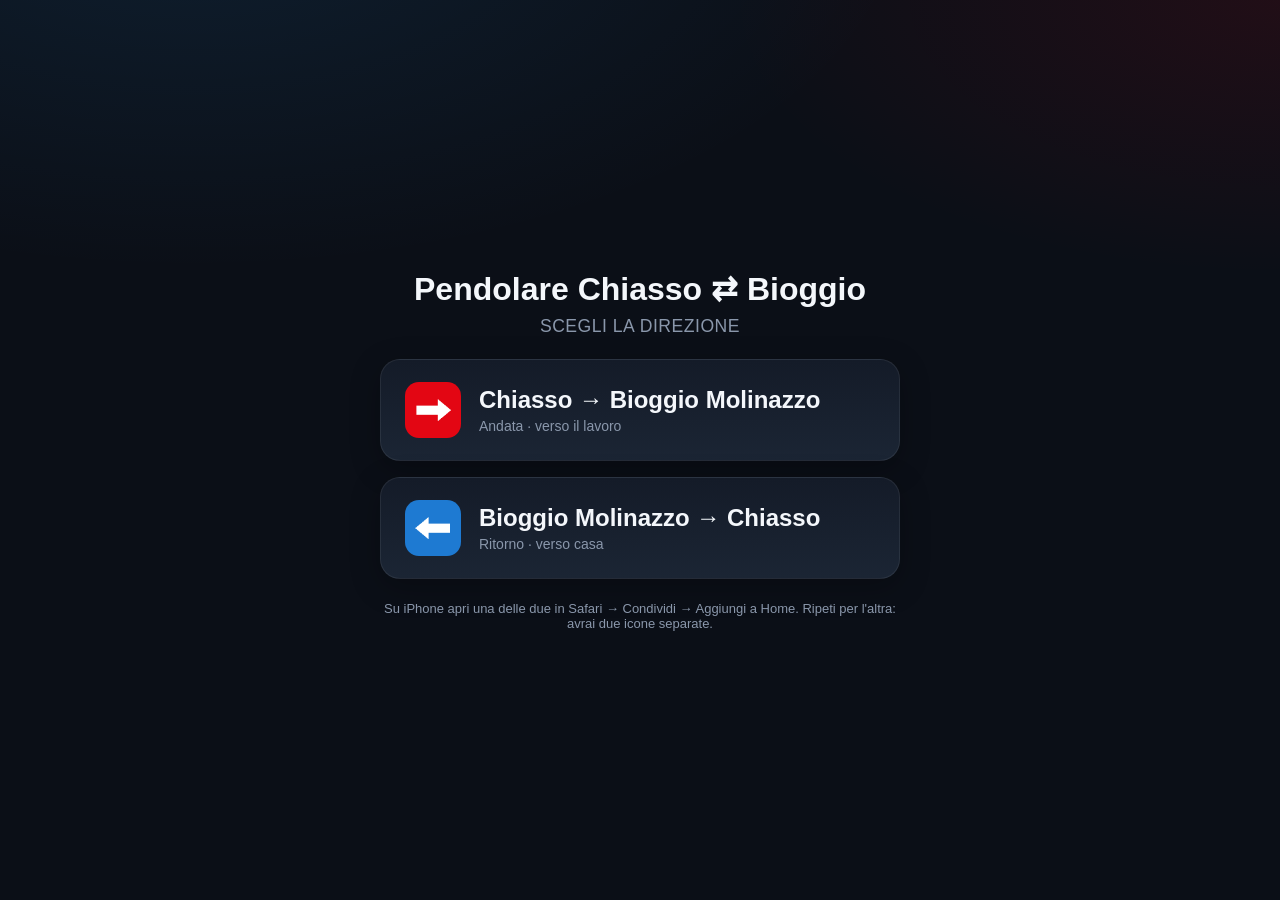
==== commit 5da5e375: "Timeline porta a porta: treno intermedio da Lugano, tempi a piedi, stazione Bioggio Molinazzo" ====
--- a/index.html
+++ b/index.html
@@ -30,11 +30,11 @@
   <div class="choices">
     <a class="choice" href="andata/">
       <img src="icon-andata-192.png" alt="">
-      <div class="txt"><b>Chiasso → Bioggio</b><span>Andata · verso il lavoro</span></div>
+      <div class="txt"><b>Chiasso → Bioggio Molinazzo</b><span>Andata · verso il lavoro</span></div>
     </a>
     <a class="choice" href="ritorno/">
       <img src="icon-ritorno-192.png" alt="">
-      <div class="txt"><b>Bioggio → Chiasso</b><span>Ritorno · verso casa</span></div>
+      <div class="txt"><b>Bioggio Molinazzo → Chiasso</b><span>Ritorno · verso casa</span></div>
     </a>
   </div>
   <div class="hint">Su iPhone apri una delle due in Safari → Condividi → Aggiungi a Home. Ripeti per l'altra: avrai due icone separate.</div>
--- a/style.css
+++ b/style.css
@@ -41,12 +41,12 @@
   align-items: flex-start;
   justify-content: space-between;
   gap: 16px;
-  margin-bottom: 18px;
+  margin-bottom: 16px;
   flex-wrap: wrap;
 }
 .route {
   font-weight: 700;
-  font-size: clamp(22px, 3.4vw, 40px);
+  font-size: clamp(20px, 3vw, 36px);
   letter-spacing: 0.2px;
   line-height: 1;
 }
@@ -63,7 +63,7 @@
 
 .clock { text-align: right; line-height: 1; }
 .clock .time {
-  font-size: clamp(28px, 4vw, 52px);
+  font-size: clamp(24px, 3.5vw, 44px);
   font-weight: 700;
   font-variant-numeric: tabular-nums;
 }
@@ -87,11 +87,10 @@
   background: linear-gradient(180deg, var(--bg-card), var(--bg-card-2));
   border: 1px solid var(--border);
   border-radius: var(--radius);
-  padding: clamp(16px, 2vw, 28px) clamp(18px, 2.4vw, 34px);
-  display: grid;
-  grid-template-columns: minmax(150px, 1.1fr) 2fr auto;
-  align-items: center;
-  gap: clamp(16px, 2.5vw, 40px);
+  padding: clamp(14px, 1.8vw, 22px) clamp(16px, 2.2vw, 28px);
+  display: flex;
+  flex-direction: column;
+  gap: 12px;
   flex: 1;
   box-shadow: 0 8px 30px rgba(0,0,0,0.25);
   position: relative;
@@ -105,58 +104,82 @@
   background: var(--dir);
 }
 
-.dep { display: flex; flex-direction: column; gap: 6px; }
-.dep-time {
-  font-size: clamp(38px, 6vw, 74px);
-  font-weight: 800;
-  line-height: 0.95;
+/* intestazione card: countdown + stato ritardo */
+.card-head {
+  display: flex;
+  align-items: baseline;
+  justify-content: space-between;
+  gap: 16px;
+  flex-wrap: wrap;
+}
+.count { display: flex; align-items: baseline; gap: 10px; }
+.count .big {
+  font-size: clamp(34px, 5vw, 54px);
+  font-weight: 800; line-height: 1;
   font-variant-numeric: tabular-nums;
-}
-.dep-time.struck { text-decoration: line-through; text-decoration-thickness: 3px; opacity: 0.55; font-size: clamp(26px, 4vw, 46px); }
-.dep-real { color: var(--amber); font-weight: 800; font-size: clamp(30px, 5vw, 58px); line-height: 0.95; font-variant-numeric: tabular-nums; }
-.dep-meta { display: flex; align-items: baseline; gap: 10px; flex-wrap: wrap; }
-.delay { font-size: clamp(14px, 1.5vw, 20px); font-weight: 700; }
+  color: var(--dir);
+}
+.count .unit {
+  font-size: clamp(12px, 1.2vw, 16px);
+  color: var(--text-dim);
+  text-transform: uppercase; letter-spacing: 0.5px;
+}
+.count.soon .big { color: var(--amber); }
+.count.now .big { color: var(--dir); }
+
+.delay { font-size: clamp(13px, 1.4vw, 18px); font-weight: 700; white-space: nowrap; }
 .delay.late { color: var(--amber); }
 .delay.ontime { color: var(--green); }
-.platform { font-size: clamp(12px, 1.2vw, 17px); color: var(--text-dim); }
-.platform b { color: var(--text); font-weight: 700; }
-.platform.changed b { color: var(--amber); }
-
-.route-legs { display: flex; align-items: center; gap: clamp(8px, 1vw, 16px); flex-wrap: wrap; }
+
+/* timeline porta a porta */
+.tl { display: flex; flex-direction: column; gap: 9px; }
+.tl-row {
+  display: grid;
+  grid-template-columns: 22px auto 1fr;
+  align-items: center;
+  gap: 12px;
+}
+.tl-row .ico {
+  display: inline-flex; align-items: center; justify-content: center;
+  font-size: 15px; width: 22px;
+}
+.tl-row .ico.td {
+  width: 12px; height: 12px; margin: 0 5px;
+  border-radius: 50%; background: var(--dir);
+  box-shadow: 0 0 0 3px rgba(255,255,255,0.06);
+}
+.tl-row.train .ico.td { background: var(--dir); }
+.tl-row .t {
+  font-weight: 800;
+  font-size: clamp(18px, 2.2vw, 26px);
+  font-variant-numeric: tabular-nums;
+  white-space: nowrap;
+}
+.tl-row .t small { font-size: 0.6em; font-weight: 700; }
+.tl-row .t.late { color: var(--amber); }
+.tl-row .place { font-size: clamp(14px, 1.5vw, 19px); display: flex; align-items: center; gap: 8px; flex-wrap: wrap; }
+.tl-row .place small { color: var(--text-dim); font-size: 0.78em; }
+.tl-row.walk .t { color: var(--text-dim); font-weight: 700; }
+.tl-row.walk.lead .t { color: var(--text); }
+.tl-row.arr .t { color: var(--text); }
+
+.plat { color: var(--text-dim); font-size: 0.9em; }
+.plat b { color: var(--text); font-weight: 700; }
+.plat.changed b { color: var(--amber); }
+
 .leg-line {
-  display: inline-flex; align-items: center; gap: 8px;
+  display: inline-flex; align-items: center;
   background: rgba(255,255,255,0.06);
   border: 1px solid var(--border);
   border-radius: 999px;
-  padding: 6px 14px;
-  font-weight: 700;
-  font-size: clamp(13px, 1.4vw, 19px);
+  padding: 3px 8px;
 }
 .leg-line .badge {
   background: var(--accent); color: #fff;
-  border-radius: 6px; padding: 2px 8px;
-  font-size: 0.8em; font-weight: 800; letter-spacing: 0.3px;
+  border-radius: 5px; padding: 2px 7px;
+  font-size: clamp(11px, 1.2vw, 14px); font-weight: 800; letter-spacing: 0.3px;
 }
 .leg-line.flp .badge { background: var(--accent-2); }
-.leg-arrow { color: var(--text-dim); font-size: clamp(14px, 1.6vw, 22px); }
-.trip-info { margin-top: 10px; color: var(--text-dim); font-size: clamp(12px, 1.2vw, 17px); }
-
-.count { text-align: right; min-width: 120px; }
-.count .big {
-  font-size: clamp(30px, 4.5vw, 62px);
-  font-weight: 800; line-height: 1;
-  font-variant-numeric: tabular-nums;
-}
-.count .unit {
-  font-size: clamp(11px, 1.2vw, 16px);
-  color: var(--text-dim);
-  text-transform: uppercase; letter-spacing: 0.5px; margin-top: 4px;
-}
-.count.soon .big { color: var(--amber); }
-.count.now .big { color: var(--dir); }
-.count .arr { font-size: clamp(13px, 1.3vw, 18px); color: var(--text-dim); margin-top: 12px; }
-.count .arr b { color: var(--text); font-variant-numeric: tabular-nums; }
-.count .arr .late-arr { color: var(--amber); }
 
 footer {
   display: flex; justify-content: space-between; align-items: center;
@@ -180,24 +203,9 @@
   padding: 40px 0;
 }
 
-/* ---------- Mobile / iPhone verticale ---------- */
+/* ---------- Mobile / iPhone ---------- */
 @media (max-width: 720px) {
   html, body { overflow-y: auto; }
-  header { align-items: center; }
   .clock { display: none; }
-  .card {
-    grid-template-columns: auto 1fr;
-    grid-template-areas: "dep count" "path path";
-    gap: 12px 16px;
-    flex: 0 0 auto;
-  }
-  .dep { grid-area: dep; }
-  .path { grid-area: path; }
-  .count { grid-area: count; text-align: right; }
-  .count .arr { margin-top: 6px; }
-  .dep-time { font-size: 44px; }
-  .dep-time.struck { font-size: 28px; }
-  .dep-real { font-size: 40px; }
-  .count .big { font-size: 40px; }
-  .route .sub { display: none; }
-}
+  .card { flex: 0 0 auto; }
+}
